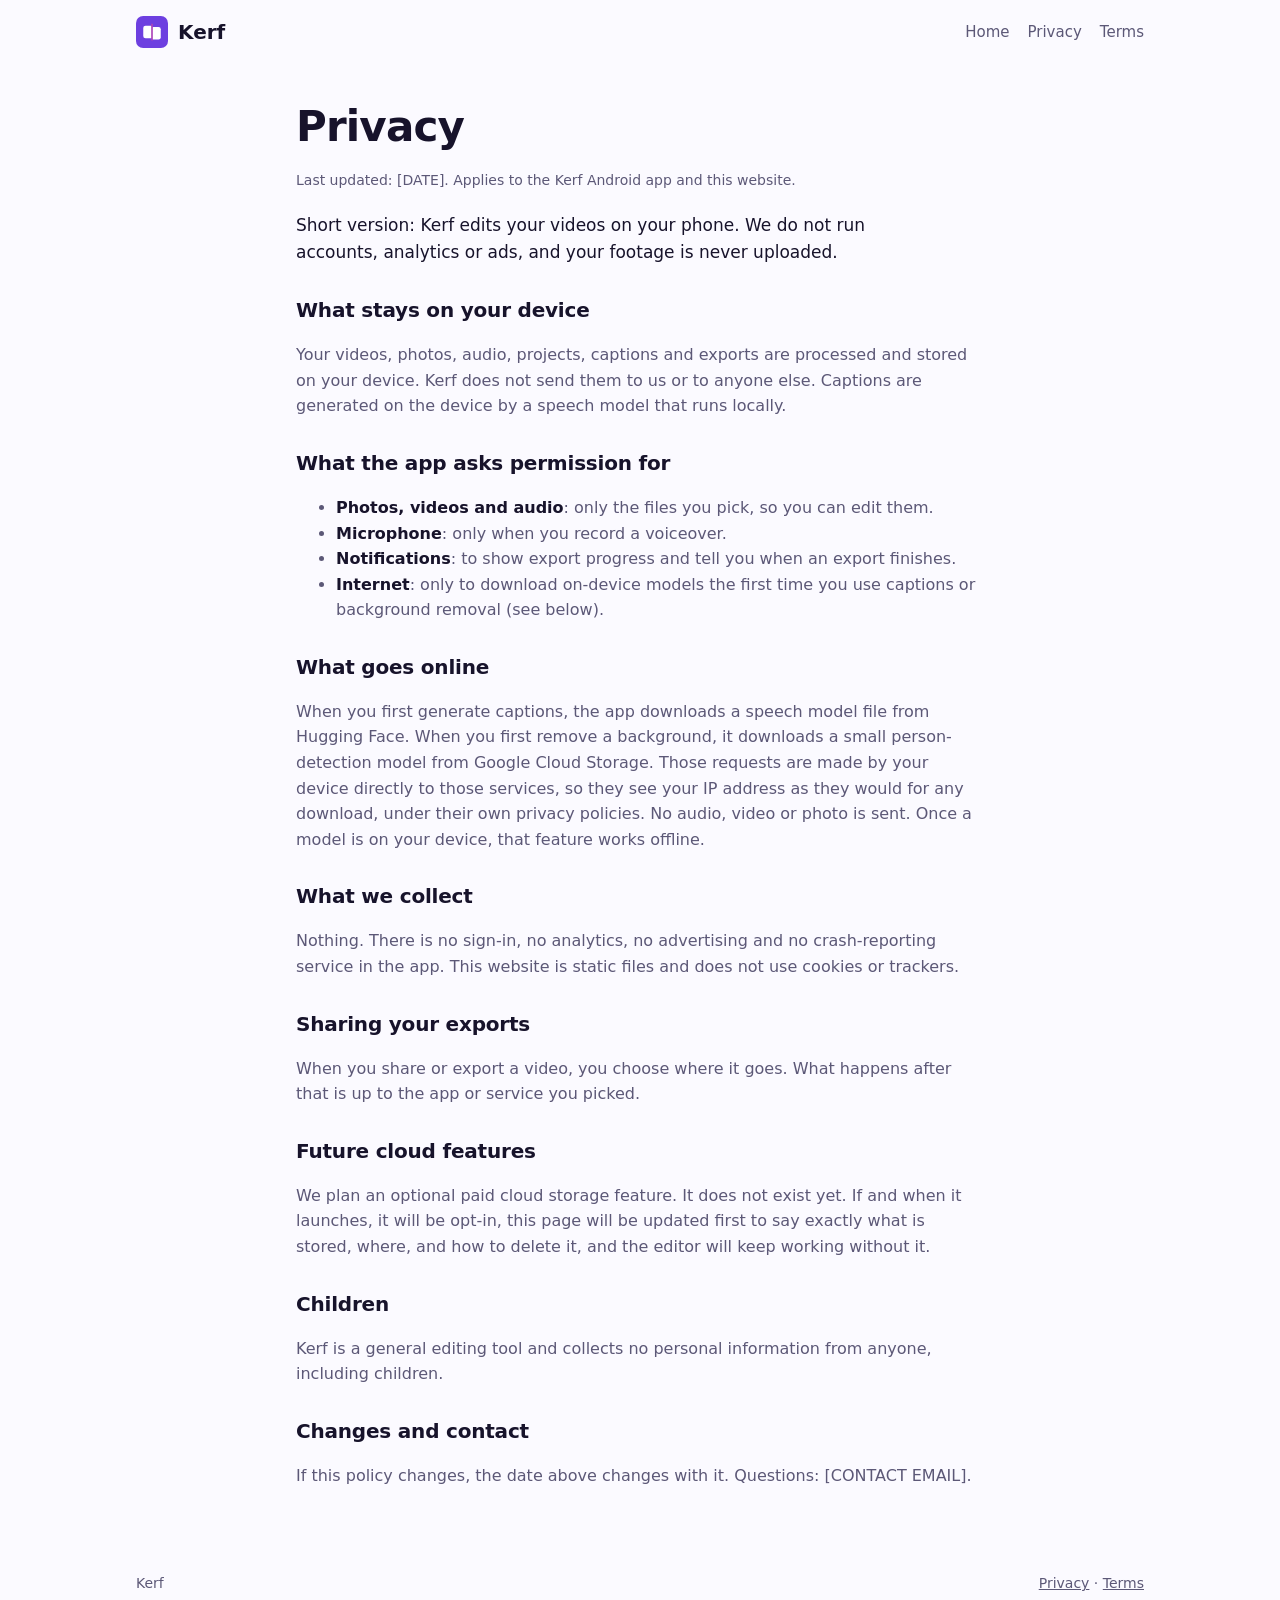
==== site/privacy.html @ 68473554 "Kerf site and Pages workflow Co-Authored-By: Claude Sonnet 5.5 <noreply@anthropic.com>" ====
<!doctype html>
<html lang="en">
<head>
<meta charset="utf-8">
<meta name="viewport" content="width=device-width, initial-scale=1">
<title>Privacy – Kerf</title>
<meta name="description" content="What Kerf does and does not do with your data.">
<link rel="icon" href="kerf-icon.svg" type="image/svg+xml">
<link rel="stylesheet" href="style.css">
</head>
<body>
<header class="top">
  <a class="brand" href="index.html"><img src="kerf-icon.svg" alt="" width="32" height="32"><span>Kerf</span></a>
  <nav><a href="index.html">Home</a><a href="privacy.html">Privacy</a><a href="terms.html">Terms</a></nav>
</header>
<main class="doc">
<h1>Privacy</h1>
<p class="meta">Last updated: [DATE]. Applies to the Kerf Android app and this website.</p>
<p class="lead">Short version: Kerf edits your videos on your phone. We do not run accounts, analytics or ads, and your footage is never uploaded.</p>

<h2>What stays on your device</h2>
<p>Your videos, photos, audio, projects, captions and exports are processed and stored on your device. Kerf does not send them to us or to anyone else. Captions are generated on the device by a speech model that runs locally.</p>

<h2>What the app asks permission for</h2>
<ul>
  <li><strong>Photos, videos and audio</strong>: only the files you pick, so you can edit them.</li>
  <li><strong>Microphone</strong>: only when you record a voiceover.</li>
  <li><strong>Notifications</strong>: to show export progress and tell you when an export finishes.</li>
  <li><strong>Internet</strong>: only to download on-device models the first time you use captions or background removal (see below).</li>
</ul>

<h2>What goes online</h2>
<p>When you first generate captions, the app downloads a speech model file from Hugging Face. When you first remove a background, it downloads a small person-detection model from Google Cloud Storage. Those requests are made by your device directly to those services, so they see your IP address as they would for any download, under their own privacy policies. No audio, video or photo is sent. Once a model is on your device, that feature works offline.</p>

<h2>What we collect</h2>
<p>Nothing. There is no sign-in, no analytics, no advertising and no crash-reporting service in the app. This website is static files and does not use cookies or trackers.</p>

<h2>Sharing your exports</h2>
<p>When you share or export a video, you choose where it goes. What happens after that is up to the app or service you picked.</p>

<h2>Future cloud features</h2>
<p>We plan an optional paid cloud storage feature. It does not exist yet. If and when it launches, it will be opt-in, this page will be updated first to say exactly what is stored, where, and how to delete it, and the editor will keep working without it.</p>

<h2>Children</h2>
<p>Kerf is a general editing tool and collects no personal information from anyone, including children.</p>

<h2>Changes and contact</h2>
<p>If this policy changes, the date above changes with it. Questions: [CONTACT EMAIL].</p>
</main>
<footer>
  <span>Kerf</span>
  <span><a href="privacy.html">Privacy</a> · <a href="terms.html">Terms</a></span>
</footer>
</body>
</html>
---- site/style.css ----
:root {
  --bg: #0f1014;
  --panel: #171a21;
  --line: #272b34;
  --fg: #eef0f6;
  --muted: #9097a6;
  --a: #4b1fa8;
  --b: #e5336b;
  --c: #ffb21f;
  color-scheme: dark;
}
@media (prefers-color-scheme: light) {
  :root { --bg: #fbfaff; --panel: #ffffff; --line: #e4e1f2; --fg: #17132b; --muted: #5c5877; color-scheme: light; }
}
* { box-sizing: border-box; }
body { margin: 0; background: var(--bg); color: var(--fg); font: 16px/1.6 system-ui, -apple-system, "Segoe UI", Roboto, sans-serif; }
a { color: inherit; }
.top, main, footer { max-width: 1040px; margin: 0 auto; padding-left: 16px; padding-right: 16px; }
.top { display: flex; flex-wrap: wrap; gap: 8px 16px; align-items: center; justify-content: space-between; padding-top: 16px; padding-bottom: 16px; }
.brand { display: flex; align-items: center; gap: 10px; font-weight: 700; font-size: 20px; text-decoration: none; }
nav { display: flex; flex-wrap: wrap; gap: 6px 18px; }
nav a { color: var(--muted); text-decoration: none; font-size: 15px; }
nav a:hover { color: var(--fg); }
.hero { padding: 72px 0 56px; }
.eyebrow { color: var(--c); font-weight: 600; letter-spacing: .04em; text-transform: uppercase; font-size: 13px; margin: 0 0 12px; }
h1 { font-size: clamp(34px, 7vw, 60px); line-height: 1.08; margin: 0 0 20px; letter-spacing: -0.02em; }
.grad { background: linear-gradient(90deg, var(--c), var(--b)); -webkit-background-clip: text; background-clip: text; color: transparent; }
.lead { font-size: 19px; color: var(--muted); max-width: 640px; margin: 0 0 28px; }
.cta { display: flex; gap: 12px; flex-wrap: wrap; margin: 0; }
.btn { display: inline-block; padding: 12px 20px; border-radius: 12px; background: linear-gradient(135deg, var(--a), var(--b)); color: #fff; text-decoration: none; font-weight: 600; }
.btn.ghost { background: transparent; border: 1px solid var(--line); color: var(--fg); }
section { padding: 40px 0; }
.band { border-top: 1px solid var(--line); border-bottom: 1px solid var(--line); }
h2 { font-size: 28px; margin: 0 0 8px; letter-spacing: -0.01em; }
.sub { color: var(--muted); max-width: 680px; margin: 0 0 24px; }
.two, .grid { display: grid; gap: 16px; }
.two { grid-template-columns: repeat(auto-fit, minmax(280px, 1fr)); }
.grid { grid-template-columns: repeat(auto-fit, minmax(260px, 1fr)); margin-top: 20px; }
.card { background: var(--panel); border: 1px solid var(--line); border-radius: 16px; padding: 20px; }
.card h3 { margin: 0 0 8px; font-size: 18px; }
.card p { margin: 0; color: var(--muted); }
.card ul { margin: 0; padding-left: 20px; color: var(--muted); }
.card li { margin: 6px 0; }
.note { color: var(--muted); font-size: 14px; margin-top: 12px; }
footer { display: flex; flex-wrap: wrap; justify-content: space-between; gap: 8px; padding-top: 28px; padding-bottom: 40px; color: var(--muted); font-size: 14px; }
.doc { padding-top: 40px; padding-bottom: 40px; max-width: 720px; }
.doc h1 { font-size: clamp(30px, 6vw, 42px); }
.doc h2 { font-size: 20px; margin: 28px 0 8px; }
.doc p, .doc li { color: var(--muted); }
.doc strong { color: var(--fg); }
.doc .lead { font-size: 17px; color: var(--fg); }
.meta { color: var(--muted); font-size: 14px; margin: 0 0 20px; }
footer a { color: var(--muted); }
body { overflow-wrap: anywhere; }
footer { flex-direction: column; }
@media (min-width: 640px) { footer { flex-direction: row; } }
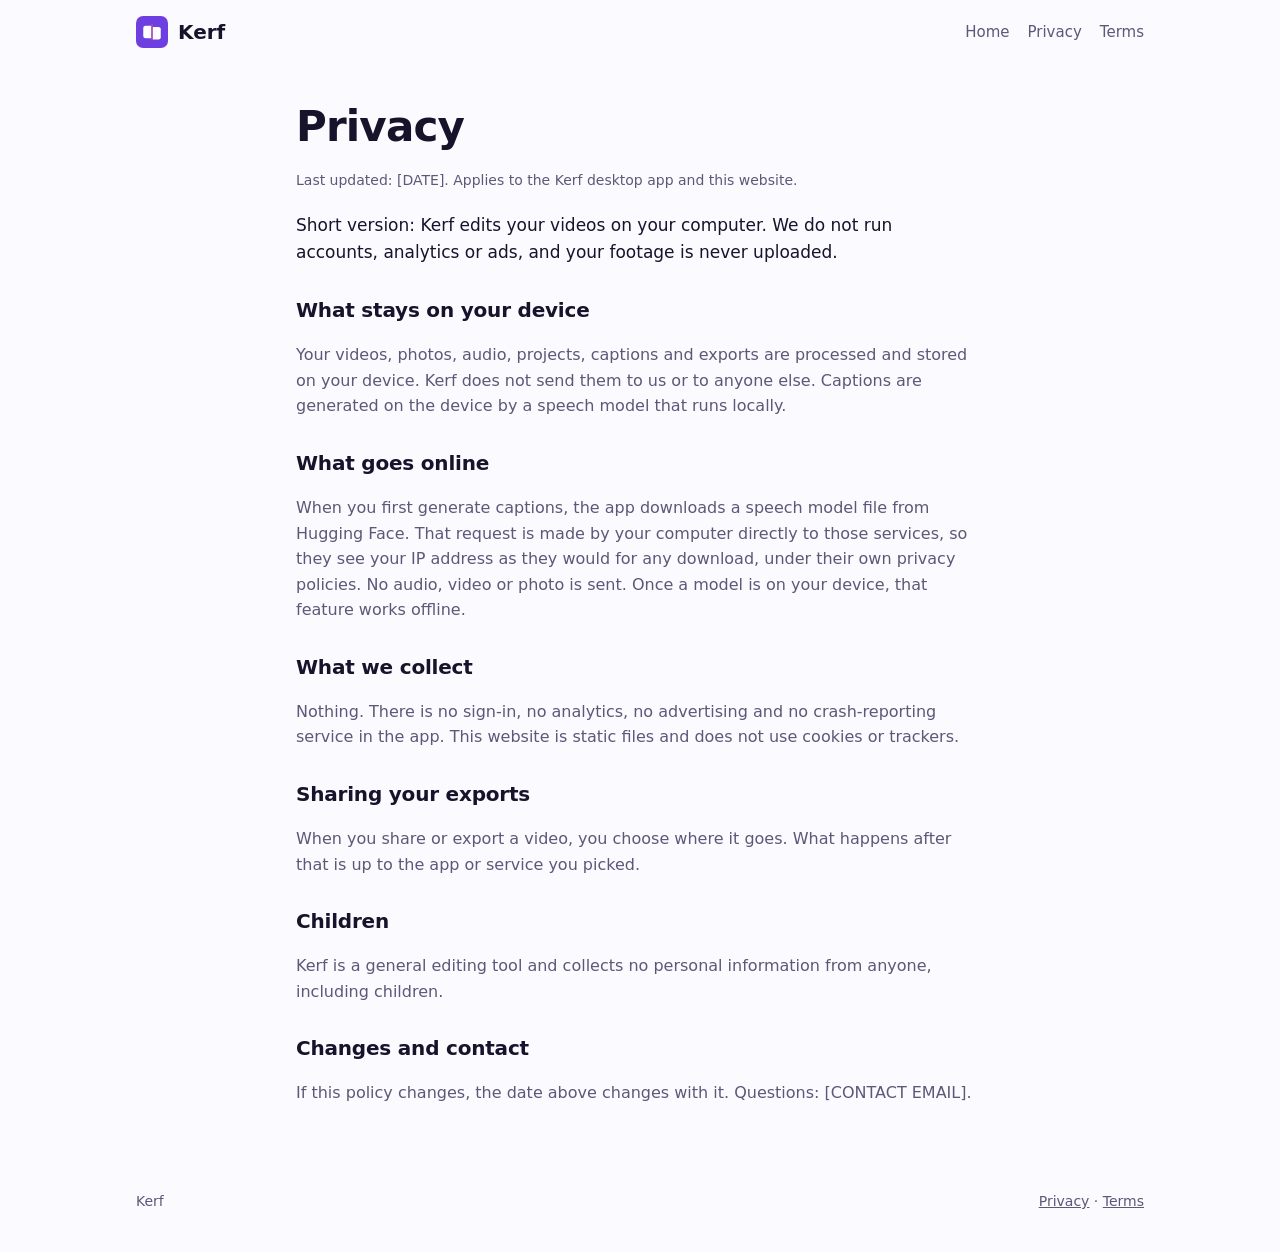
==== commit e971f720: "Site: desktop-only, remove pricing and payment references Co-Authored-By: Claude Sonnet 5.5 <noreply" ====
--- a/site/privacy.html
+++ b/site/privacy.html
@@ -15,31 +15,20 @@
 </header>
 <main class="doc">
 <h1>Privacy</h1>
-<p class="meta">Last updated: [DATE]. Applies to the Kerf Android app and this website.</p>
-<p class="lead">Short version: Kerf edits your videos on your phone. We do not run accounts, analytics or ads, and your footage is never uploaded.</p>
+<p class="meta">Last updated: [DATE]. Applies to the Kerf desktop app and this website.</p>
+<p class="lead">Short version: Kerf edits your videos on your computer. We do not run accounts, analytics or ads, and your footage is never uploaded.</p>
 
 <h2>What stays on your device</h2>
 <p>Your videos, photos, audio, projects, captions and exports are processed and stored on your device. Kerf does not send them to us or to anyone else. Captions are generated on the device by a speech model that runs locally.</p>
 
-<h2>What the app asks permission for</h2>
-<ul>
-  <li><strong>Photos, videos and audio</strong>: only the files you pick, so you can edit them.</li>
-  <li><strong>Microphone</strong>: only when you record a voiceover.</li>
-  <li><strong>Notifications</strong>: to show export progress and tell you when an export finishes.</li>
-  <li><strong>Internet</strong>: only to download on-device models the first time you use captions or background removal (see below).</li>
-</ul>
-
 <h2>What goes online</h2>
-<p>When you first generate captions, the app downloads a speech model file from Hugging Face. When you first remove a background, it downloads a small person-detection model from Google Cloud Storage. Those requests are made by your device directly to those services, so they see your IP address as they would for any download, under their own privacy policies. No audio, video or photo is sent. Once a model is on your device, that feature works offline.</p>
+<p>When you first generate captions, the app downloads a speech model file from Hugging Face. That request is made by your computer directly to those services, so they see your IP address as they would for any download, under their own privacy policies. No audio, video or photo is sent. Once a model is on your device, that feature works offline.</p>
 
 <h2>What we collect</h2>
 <p>Nothing. There is no sign-in, no analytics, no advertising and no crash-reporting service in the app. This website is static files and does not use cookies or trackers.</p>
 
 <h2>Sharing your exports</h2>
 <p>When you share or export a video, you choose where it goes. What happens after that is up to the app or service you picked.</p>
-
-<h2>Future cloud features</h2>
-<p>We plan an optional paid cloud storage feature. It does not exist yet. If and when it launches, it will be opt-in, this page will be updated first to say exactly what is stored, where, and how to delete it, and the editor will keep working without it.</p>
 
 <h2>Children</h2>
 <p>Kerf is a general editing tool and collects no personal information from anyone, including children.</p>
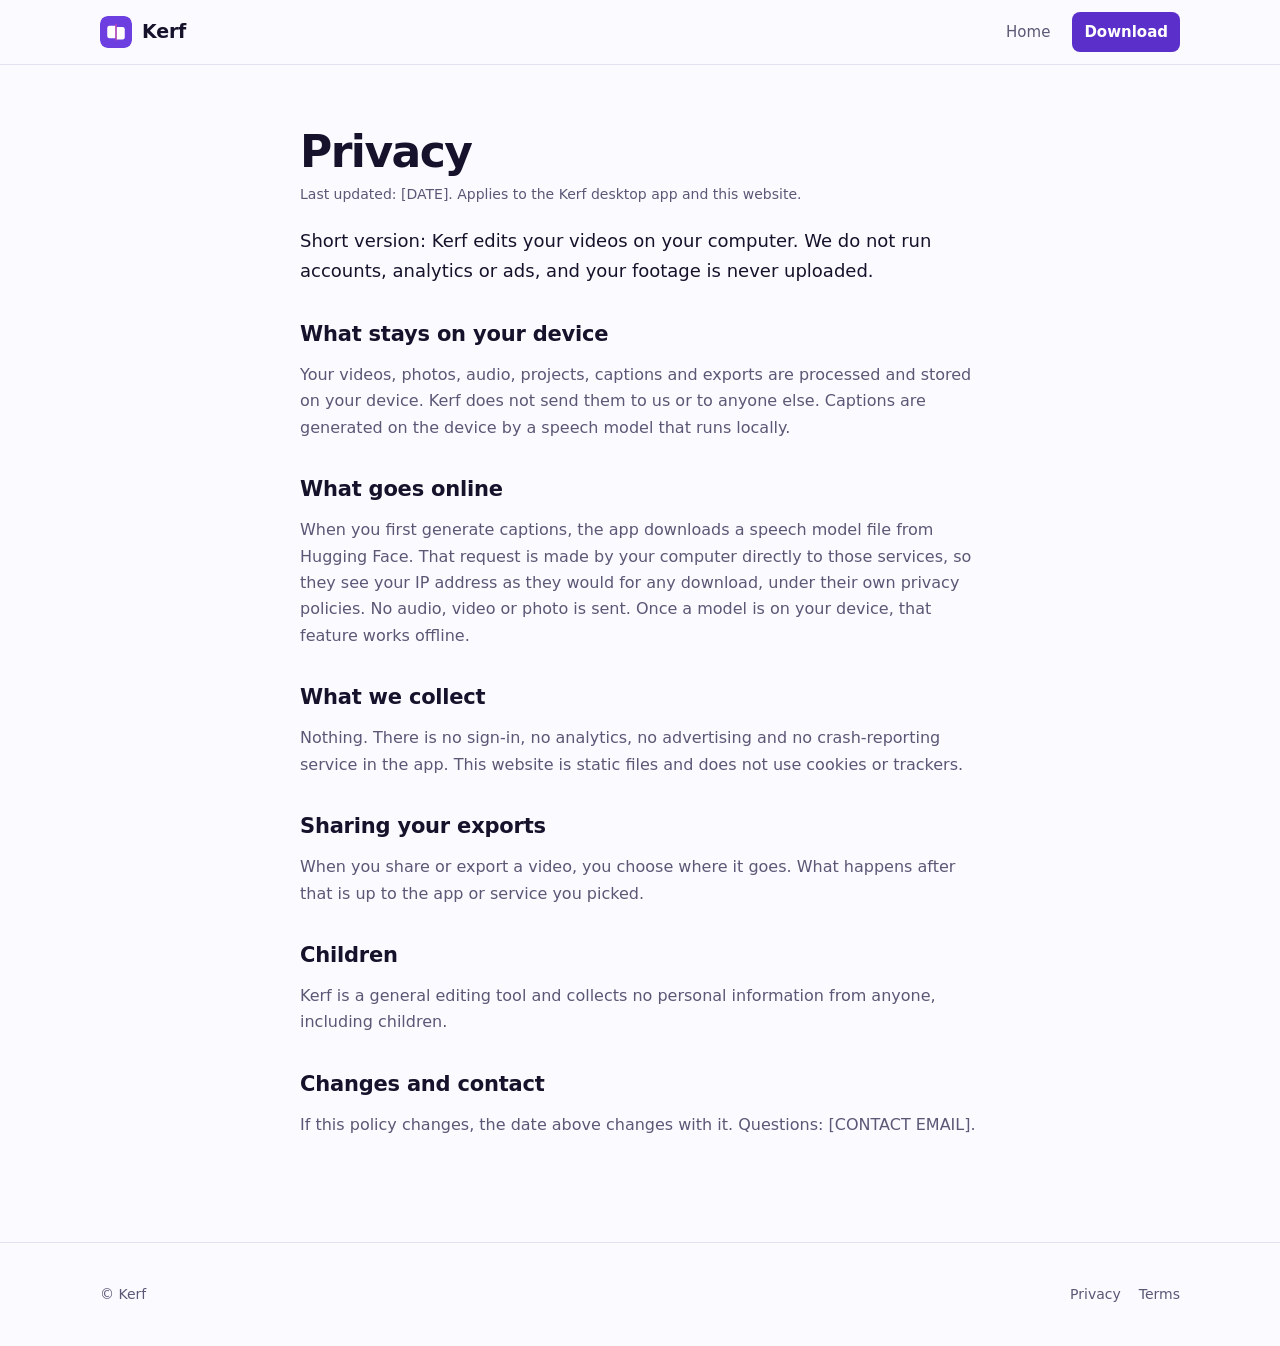
==== commit aea283ad: "Redesign site: hero, feature grid, download steps, FAQ, shared header and footer Co-Authored-By: Cla" ====
--- a/site/privacy.html
+++ b/site/privacy.html
@@ -9,11 +9,14 @@
 <link rel="stylesheet" href="style.css">
 </head>
 <body>
+<a class="skip" href="#main">Skip to content</a>
 <header class="top">
-  <a class="brand" href="index.html"><img src="kerf-icon.svg" alt="" width="32" height="32"><span>Kerf</span></a>
-  <nav><a href="index.html">Home</a><a href="privacy.html">Privacy</a><a href="terms.html">Terms</a></nav>
+  <div class="wrap">
+    <a class="brand" href="index.html"><img src="kerf-icon.svg" alt="" width="32" height="32"><span>Kerf</span></a>
+    <nav aria-label="Main"><a class="keep" href="index.html">Home</a><a class="nav-cta" href="index.html#download">Download</a></nav>
+  </div>
 </header>
-<main class="doc">
+<main id="main" class="doc">
 <h1>Privacy</h1>
 <p class="meta">Last updated: [DATE]. Applies to the Kerf desktop app and this website.</p>
 <p class="lead">Short version: Kerf edits your videos on your computer. We do not run accounts, analytics or ads, and your footage is never uploaded.</p>
@@ -37,8 +40,10 @@
 <p>If this policy changes, the date above changes with it. Questions: [CONTACT EMAIL].</p>
 </main>
 <footer>
-  <span>Kerf</span>
-  <span><a href="privacy.html">Privacy</a> · <a href="terms.html">Terms</a></span>
+  <div class="wrap">
+    <span>© Kerf</span>
+    <span class="links"><a href="privacy.html">Privacy</a><a href="terms.html">Terms</a></span>
+  </div>
 </footer>
 </body>
 </html>
--- a/site/style.css
+++ b/site/style.css
@@ -1,56 +1,128 @@
 :root {
-  --bg: #0f1014;
-  --panel: #171a21;
-  --line: #272b34;
-  --fg: #eef0f6;
-  --muted: #9097a6;
-  --a: #4b1fa8;
-  --b: #e5336b;
-  --c: #ffb21f;
+  --bg: #0c0b12;
+  --surface: #15141d;
+  --surface-2: #1c1b27;
+  --line: #2a2938;
+  --fg: #f4f3fa;
+  --muted: #a6a4b8;
+  --accent: #8b5cf6;
+  --accent-strong: #7c3aed;
+  --accent-fg: #ffffff;
+  --glow: rgba(139, 92, 246, .28);
+  --radius: 16px;
   color-scheme: dark;
 }
 @media (prefers-color-scheme: light) {
-  :root { --bg: #fbfaff; --panel: #ffffff; --line: #e4e1f2; --fg: #17132b; --muted: #5c5877; color-scheme: light; }
+  :root {
+    --bg: #fbfaff; --surface: #ffffff; --surface-2: #f3f1fb; --line: #e3e0f0;
+    --fg: #16122b; --muted: #5b5876; --accent: #6d3fe0; --accent-strong: #5b2fc9;
+    --glow: rgba(109, 63, 224, .16); color-scheme: light;
+  }
 }
-* { box-sizing: border-box; }
-body { margin: 0; background: var(--bg); color: var(--fg); font: 16px/1.6 system-ui, -apple-system, "Segoe UI", Roboto, sans-serif; }
+*, *::before, *::after { box-sizing: border-box; }
+html { scroll-behavior: smooth; scroll-padding-top: 76px; }
+@media (prefers-reduced-motion: reduce) { html { scroll-behavior: auto; } * { transition: none !important; } }
+body { margin: 0; background: var(--bg); color: var(--fg); font: 16px/1.65 system-ui, -apple-system, "Segoe UI", Roboto, sans-serif; overflow-wrap: break-word; -webkit-font-smoothing: antialiased; }
 a { color: inherit; }
-.top, main, footer { max-width: 1040px; margin: 0 auto; padding-left: 16px; padding-right: 16px; }
-.top { display: flex; flex-wrap: wrap; gap: 8px 16px; align-items: center; justify-content: space-between; padding-top: 16px; padding-bottom: 16px; }
-.brand { display: flex; align-items: center; gap: 10px; font-weight: 700; font-size: 20px; text-decoration: none; }
-nav { display: flex; flex-wrap: wrap; gap: 6px 18px; }
-nav a { color: var(--muted); text-decoration: none; font-size: 15px; }
-nav a:hover { color: var(--fg); }
-.hero { padding: 72px 0 56px; }
-.eyebrow { color: var(--c); font-weight: 600; letter-spacing: .04em; text-transform: uppercase; font-size: 13px; margin: 0 0 12px; }
-h1 { font-size: clamp(34px, 7vw, 60px); line-height: 1.08; margin: 0 0 20px; letter-spacing: -0.02em; }
-.grad { background: linear-gradient(90deg, var(--c), var(--b)); -webkit-background-clip: text; background-clip: text; color: transparent; }
-.lead { font-size: 19px; color: var(--muted); max-width: 640px; margin: 0 0 28px; }
-.cta { display: flex; gap: 12px; flex-wrap: wrap; margin: 0; }
-.btn { display: inline-block; padding: 12px 20px; border-radius: 12px; background: linear-gradient(135deg, var(--a), var(--b)); color: #fff; text-decoration: none; font-weight: 600; }
-.btn.ghost { background: transparent; border: 1px solid var(--line); color: var(--fg); }
-section { padding: 40px 0; }
-.band { border-top: 1px solid var(--line); border-bottom: 1px solid var(--line); }
-h2 { font-size: 28px; margin: 0 0 8px; letter-spacing: -0.01em; }
-.sub { color: var(--muted); max-width: 680px; margin: 0 0 24px; }
-.two, .grid { display: grid; gap: 16px; }
-.two { grid-template-columns: repeat(auto-fit, minmax(280px, 1fr)); }
-.grid { grid-template-columns: repeat(auto-fit, minmax(260px, 1fr)); margin-top: 20px; }
-.card { background: var(--panel); border: 1px solid var(--line); border-radius: 16px; padding: 20px; }
-.card h3 { margin: 0 0 8px; font-size: 18px; }
-.card p { margin: 0; color: var(--muted); }
-.card ul { margin: 0; padding-left: 20px; color: var(--muted); }
-.card li { margin: 6px 0; }
-.note { color: var(--muted); font-size: 14px; margin-top: 12px; }
-footer { display: flex; flex-wrap: wrap; justify-content: space-between; gap: 8px; padding-top: 28px; padding-bottom: 40px; color: var(--muted); font-size: 14px; }
-.doc { padding-top: 40px; padding-bottom: 40px; max-width: 720px; }
-.doc h1 { font-size: clamp(30px, 6vw, 42px); }
-.doc h2 { font-size: 20px; margin: 28px 0 8px; }
+:focus-visible { outline: 2px solid var(--accent); outline-offset: 3px; border-radius: 6px; }
+.skip { position: absolute; left: 16px; top: -48px; background: var(--accent-strong); color: var(--accent-fg); padding: 8px 14px; border-radius: 8px; z-index: 20; text-decoration: none; }
+.skip:focus { top: 12px; }
+.wrap { max-width: 1120px; margin: 0 auto; padding: 0 20px; }
+
+/* header */
+.top { position: sticky; top: 0; z-index: 10; background: color-mix(in srgb, var(--bg) 82%, transparent); backdrop-filter: blur(12px); border-bottom: 1px solid var(--line); }
+.top .wrap { display: flex; align-items: center; justify-content: space-between; height: 64px; gap: 16px; }
+.brand { display: flex; align-items: center; gap: 10px; font-weight: 700; font-size: 19px; text-decoration: none; letter-spacing: -.01em; }
+.brand img { border-radius: 8px; }
+nav { display: flex; align-items: center; gap: 4px; }
+nav a { color: var(--muted); text-decoration: none; font-size: 15px; padding: 8px 12px; border-radius: 8px; }
+nav a:hover { color: var(--fg); background: var(--surface-2); }
+nav a.nav-cta { background: var(--accent-strong); color: var(--accent-fg); font-weight: 600; margin-left: 6px; }
+nav a.nav-cta:hover { background: var(--accent); color: var(--accent-fg); }
+@media (max-width: 640px) { nav a:not(.nav-cta):not(.keep) { display: none; } }
+
+/* buttons */
+.btn { display: inline-flex; align-items: center; gap: 8px; padding: 13px 22px; border-radius: 12px; background: var(--accent-strong); color: var(--accent-fg); text-decoration: none; font-weight: 600; border: 1px solid transparent; transition: background .15s, transform .15s; }
+.btn:hover { background: var(--accent); transform: translateY(-1px); }
+.btn.ghost { background: transparent; color: var(--fg); border-color: var(--line); }
+.btn.ghost:hover { background: var(--surface-2); }
+.btn svg { width: 18px; height: 18px; }
+
+/* hero */
+.hero { position: relative; overflow: hidden; padding: 88px 0 72px; text-align: center; }
+.hero::before { content: ""; position: absolute; inset: -20% 0 auto 0; height: 520px; background: radial-gradient(ellipse 60% 60% at 50% 0%, var(--glow), transparent 70%); pointer-events: none; }
+.hero .wrap { position: relative; }
+.pill { display: inline-block; font-size: 13px; font-weight: 600; color: var(--muted); border: 1px solid var(--line); background: var(--surface); padding: 5px 14px; border-radius: 999px; margin: 0 0 24px; }
+h1 { font-size: clamp(38px, 7vw, 68px); line-height: 1.05; letter-spacing: -.035em; margin: 0 auto 20px; max-width: 14ch; }
+.lead { font-size: clamp(17px, 2.2vw, 20px); color: var(--muted); max-width: 620px; margin: 0 auto 32px; }
+.cta { display: flex; gap: 12px; justify-content: center; flex-wrap: wrap; margin: 0; }
+.fine { color: var(--muted); font-size: 14px; margin: 16px 0 0; }
+
+/* timeline illustration (decorative) */
+.art { margin: 64px auto 0; max-width: 880px; border: 1px solid var(--line); border-radius: 20px; background: var(--surface); padding: 20px; box-shadow: 0 30px 80px -30px var(--glow); color: var(--fg); }
+.art svg { display: block; width: 100%; height: auto; }
+
+/* sections */
+section { padding: 88px 0; }
+section.alt { background: var(--surface); border-block: 1px solid var(--line); }
+.eyebrow { color: var(--accent); font-weight: 700; font-size: 13px; letter-spacing: .08em; text-transform: uppercase; margin: 0 0 10px; }
+h2 { font-size: clamp(28px, 4vw, 40px); line-height: 1.15; letter-spacing: -.025em; margin: 0 0 14px; }
+.sub { color: var(--muted); font-size: 18px; max-width: 640px; margin: 0 0 48px; }
+.center { text-align: center; }
+.center .sub { margin-left: auto; margin-right: auto; }
+
+/* features */
+.grid { display: grid; gap: 20px; grid-template-columns: repeat(auto-fit, minmax(260px, 1fr)); }
+.card { background: var(--surface); border: 1px solid var(--line); border-radius: var(--radius); padding: 26px; transition: border-color .15s, transform .15s; }
+.card:hover { border-color: color-mix(in srgb, var(--accent) 55%, var(--line)); transform: translateY(-2px); }
+.icon { width: 44px; height: 44px; border-radius: 12px; display: grid; place-items: center; background: color-mix(in srgb, var(--accent) 16%, transparent); color: var(--accent); margin-bottom: 16px; }
+.icon svg { width: 22px; height: 22px; }
+.card h3 { margin: 0 0 8px; font-size: 18px; letter-spacing: -.01em; }
+.card p { margin: 0; color: var(--muted); font-size: 15.5px; }
+
+/* why */
+.facts { display: grid; gap: 28px; grid-template-columns: repeat(auto-fit, minmax(220px, 1fr)); }
+.fact h3 { margin: 0 0 6px; font-size: 17px; }
+.fact p { margin: 0; color: var(--muted); font-size: 15.5px; }
+.tick { color: var(--accent); font-weight: 800; margin-right: 8px; }
+
+/* download */
+.dl { display: grid; gap: 40px; grid-template-columns: 1.1fr .9fr; align-items: start; }
+@media (max-width: 800px) { .dl { grid-template-columns: 1fr; } }
+.dl .sub { margin-bottom: 24px; }
+.dl-card { background: var(--surface); border: 1px solid var(--line); border-radius: 20px; padding: 32px; }
+.dl-card h3 { margin: 0 0 4px; font-size: 22px; }
+.dl-card .meta-line { color: var(--muted); margin: 0 0 24px; font-size: 15px; }
+.dl-card .btn-row { margin: 0 0 20px; }
+.dl-card .fine { margin: 0; }
+.steps { margin: 0; padding: 0; list-style: none; counter-reset: s; display: grid; gap: 18px; }
+.steps li { counter-increment: s; display: grid; grid-template-columns: 32px 1fr; gap: 14px; color: var(--muted); font-size: 15.5px; }
+.steps li::before { content: counter(s); width: 32px; height: 32px; border-radius: 50%; display: grid; place-items: center; font-weight: 700; font-size: 14px; background: color-mix(in srgb, var(--accent) 16%, transparent); color: var(--accent); }
+.steps strong { color: var(--fg); display: block; }
+
+/* faq */
+.faq { max-width: 760px; margin: 0 auto; }
+details { border-bottom: 1px solid var(--line); }
+summary { cursor: pointer; list-style: none; padding: 20px 0; font-weight: 600; font-size: 17px; display: flex; justify-content: space-between; gap: 16px; }
+summary::-webkit-details-marker { display: none; }
+summary::after { content: "+"; color: var(--accent); font-size: 22px; line-height: 1; }
+details[open] summary::after { content: "–"; }
+details p { margin: 0 0 20px; color: var(--muted); }
+details a { color: var(--accent); }
+
+/* footer */
+footer { border-top: 1px solid var(--line); padding: 40px 0; color: var(--muted); font-size: 14px; }
+footer .wrap { display: flex; flex-wrap: wrap; justify-content: space-between; gap: 16px; align-items: center; }
+footer a { text-decoration: none; margin-left: 18px; }
+footer a:hover { color: var(--fg); }
+footer .links a:first-child { margin-left: 0; }
+
+/* legal pages */
+.doc { max-width: 720px; margin: 0 auto; padding: 64px 20px 88px; }
+.doc h1 { font-size: clamp(32px, 5vw, 44px); max-width: none; margin: 0 0 8px; text-align: left; }
+.doc h2 { font-size: 21px; margin: 36px 0 8px; letter-spacing: -.01em; }
 .doc p, .doc li { color: var(--muted); }
+.doc li { margin: 6px 0; }
 .doc strong { color: var(--fg); }
-.doc .lead { font-size: 17px; color: var(--fg); }
+.doc .lead { font-size: 18px; color: var(--fg); margin: 0 0 8px; max-width: none; }
 .meta { color: var(--muted); font-size: 14px; margin: 0 0 20px; }
-footer a { color: var(--muted); }
-body { overflow-wrap: anywhere; }
-footer { flex-direction: column; }
-@media (min-width: 640px) { footer { flex-direction: row; } }
